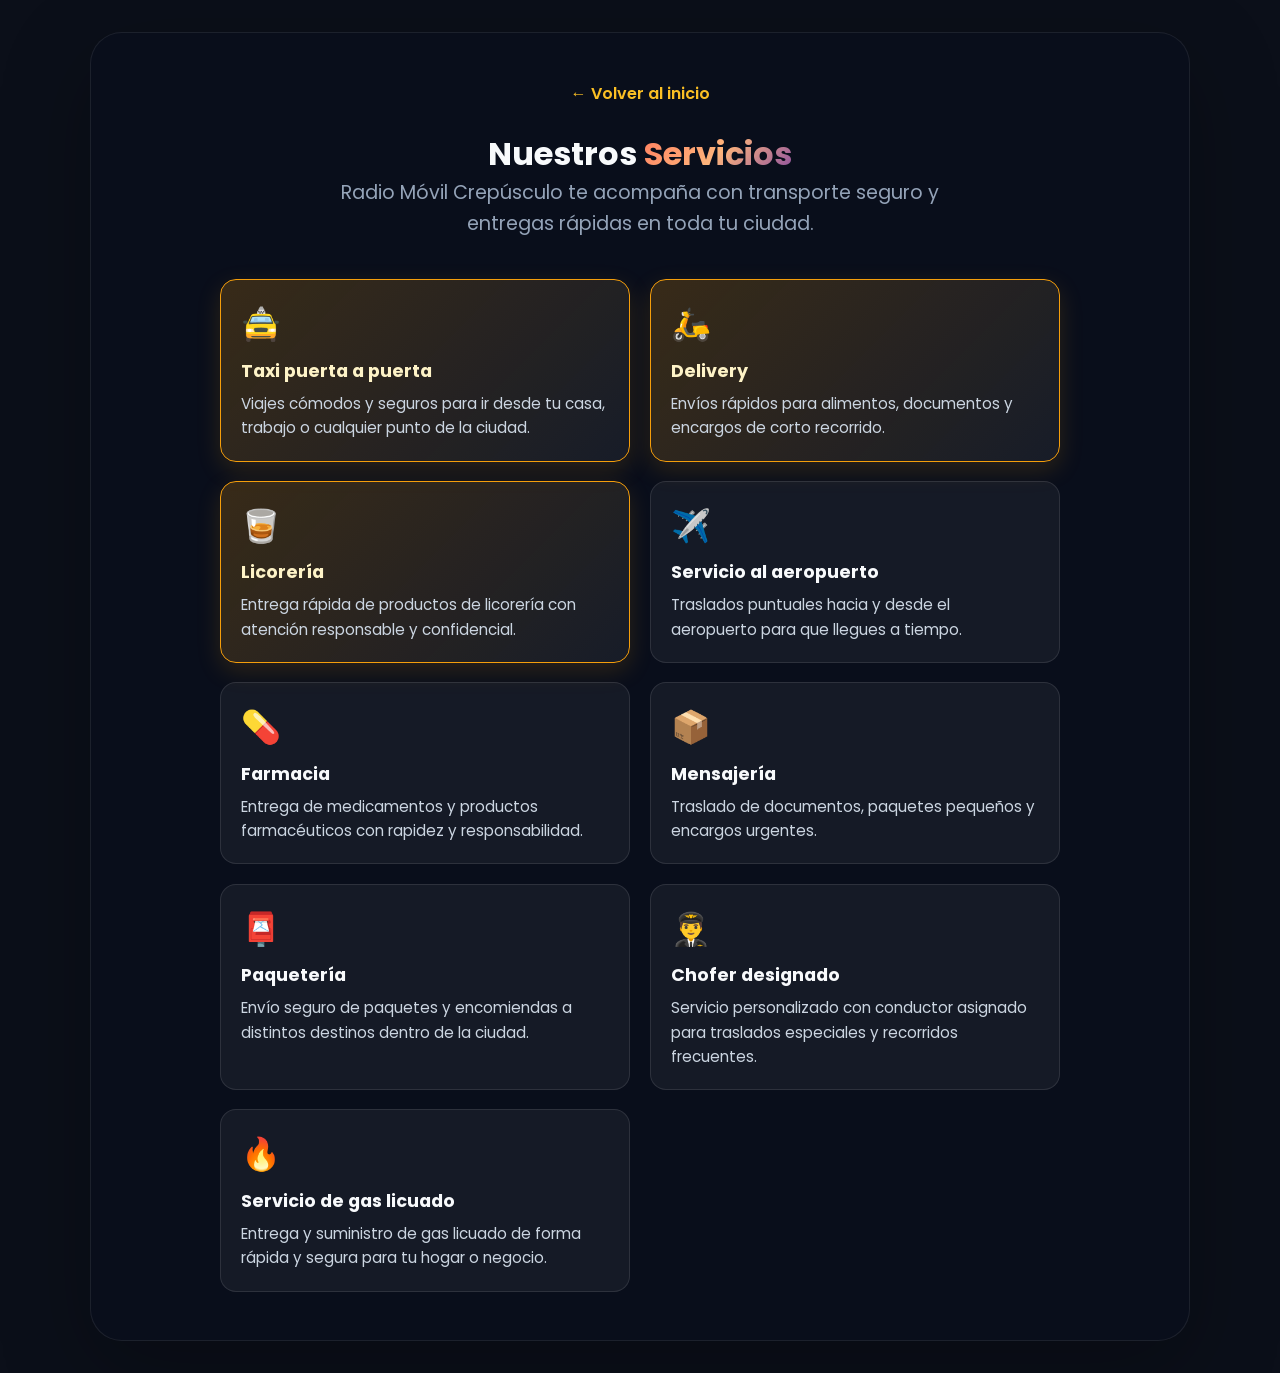
==== services.html @ d0fc0b25 "Estructura inicial de Radio Movil Crepusculo" ====
<!DOCTYPE html>
<html lang="es">
<head>
    <meta charset="UTF-8">
    <meta name="viewport" content="width=device-width, initial-scale=1.0">
    <title>Servicios - Radio Móvil Crepúsculo</title>
    <link rel="preconnect" href="https://fonts.googleapis.com">
    <link rel="preconnect" href="https://fonts.gstatic.com" crossorigin>
    <link href="https://fonts.googleapis.com/css2?family=Poppins:wght@400;600;700;900&display=swap" rel="stylesheet">
    <link rel="stylesheet" href="styles.css">
</head>
<body>
    <header class="hero-section">
        <div class="hero-content">
            <a href="index.html" class="back-link">← Volver al inicio</a>
            <h1 class="modern-title">Nuestros <span class="gradient-text">Servicios</span></h1>
            <p class="subtitle">Radio Móvil Crepúsculo te acompaña con transporte seguro y entregas rápidas en toda tu ciudad.</p>
            <div class="services-grid">
                <a href="https://wa.me/59179999938?text=Hola,%20necesito%20solicitar%20un%20Taxi%20puerta%20a%20puerta" target="_blank" class="service-card service-link featured-service">
                    <div class="service-icon">🚖</div>
                    <h3>Taxi puerta a puerta</h3>
                    <p>Viajes cómodos y seguros para ir desde tu casa, trabajo o cualquier punto de la ciudad.</p>
                </a>

                <a href="https://wa.me/59179999938?text=Hola,%20necesito%20solicitar%20un%20Delivery" target="_blank" class="service-card service-link featured-service">
                    <div class="service-icon">🛵</div>
                    <h3>Delivery</h3>
                    <p>Envíos rápidos para alimentos, documentos y encargos de corto recorrido.</p>
                </a>

                <a href="https://wa.me/59179999938?text=Hola,%20necesito%20solicitar%20un%20servicio%20de%20Licorería" target="_blank" class="service-card service-link featured-service">
                    <div class="service-icon">🥃</div>
                    <h3>Licorería</h3>
                    <p>Entrega rápida de productos de licorería con atención responsable y confidencial.</p>
                </a>

                <a href="https://wa.me/59179999938?text=Hola,%20necesito%20solicitar%20un%20servicio%20al%20aeropuerto" target="_blank" class="service-card service-link">
                    <div class="service-icon">✈️</div>
                    <h3>Servicio al aeropuerto</h3>
                    <p>Traslados puntuales hacia y desde el aeropuerto para que llegues a tiempo.</p>
                </a>

                <a href="https://wa.me/59179999938?text=Hola,%20necesito%20solicitar%20un%20servicio%20de%20Farmacia" target="_blank" class="service-card service-link">
                    <div class="service-icon">💊</div>
                    <h3>Farmacia</h3>
                    <p>Entrega de medicamentos y productos farmacéuticos con rapidez y responsabilidad.</p>
                </a>

                <a href="https://wa.me/59179999938?text=Hola,%20necesito%20solicitar%20un%20servicio%20de%20Mensajería" target="_blank" class="service-card service-link">
                    <div class="service-icon">📦</div>
                    <h3>Mensajería</h3>
                    <p>Traslado de documentos, paquetes pequeños y encargos urgentes.</p>
                </a>

                <a href="https://wa.me/59179999938?text=Hola,%20necesito%20solicitar%20un%20servicio%20de%20Paquetería" target="_blank" class="service-card service-link">
                    <div class="service-icon">📮</div>
                    <h3>Paquetería</h3>
                    <p>Envío seguro de paquetes y encomiendas a distintos destinos dentro de la ciudad.</p>
                </a>

                <a href="https://wa.me/59179999938?text=Hola,%20necesito%20solicitar%20un%20Chofer%20designado" target="_blank" class="service-card service-link">
                    <div class="service-icon">👨‍✈️</div>
                    <h3>Chofer designado</h3>
                    <p>Servicio personalizado con conductor asignado para traslados especiales y recorridos frecuentes.</p>
                </a>

                <a href="https://wa.me/59179999938?text=Hola,%20necesito%20solicitar%20un%20servicio%20de%20Gas%20Licuado" target="_blank" class="service-card service-link">
                    <div class="service-icon">🔥</div>
                    <h3>Servicio de gas licuado</h3>
                    <p>Entrega y suministro de gas licuado de forma rápida y segura para tu hogar o negocio.</p>
                </a>
            </div>
        </div>
    </header>
</body>
</html>
---- styles.css ----
/* Reseteo básico */
* {
    margin: 0;
    padding: 0;
    box-sizing: border-box;
}

body {
    font-family: 'Poppins', sans-serif;
    background-color: #0b0f19;
    color: #f8fafc;
    display: flex;
    justify-content: center;
    align-items: center;
    min-height: 100vh;
    padding: 2rem 1rem;
}

.hero-section {
    text-align: center;
    padding: 3rem 1.5rem;
    width: 100%;
    max-width: 1100px;
    background: rgba(10, 15, 28, 0.92);
    border: 1px solid rgba(255, 255, 255, 0.08);
    border-radius: 32px;
    box-shadow: 0 28px 90px rgba(0, 0, 0, 0.25);
}

.hero-content {
    max-width: 840px;
    margin: 0 auto;
}

.hero-title {
    font-size: clamp(2.5rem, 7vw, 4.5rem);
    font-weight: 900;
    line-height: 1.1;
    letter-spacing: -0.03em;
    margin-bottom: 1.5rem;
    text-transform: uppercase;
}

.hero-cta {
    width: 180px;
    height: 180px;
    border-radius: 50%;
    margin: 0 auto 1.5rem auto;
    font-size: 1rem;
    font-weight: 700;
    display: inline-flex;
    align-items: center;
    justify-content: center;
    text-align: center;
    background: linear-gradient(135deg, #f97316, #fbbf24);
    color: #0b0f19;
    box-shadow: 0 20px 40px rgba(249, 115, 22, 0.28);
    border: none;
    cursor: pointer;
    transition: transform 0.25s ease, box-shadow 0.25s ease, filter 0.25s ease;
}

.hero-cta:hover,
.hero-cta:focus {
    transform: translateY(-4px);
    box-shadow: 0 24px 50px rgba(249, 115, 22, 0.35);
    filter: brightness(1.02);
}

.hero-cta-status {
    font-size: 0.95rem;
    margin: 0 auto 1.75rem auto;
    max-width: 420px;
    color: #cbd5e1;
    line-height: 1.4;
}

.gradient-text {
    background: linear-gradient(135deg, #ff7e5f, #feb47b, #864ba2);
    -webkit-background-clip: text;
    -webkit-text-fill-color: transparent;
    background-clip: text;
    display: inline-block;
}

.main-service {
    background: rgba(255, 255, 255, 0.04);
    border: 1px solid rgba(255, 255, 255, 0.1);
    padding: 1.5rem;
    border-radius: 20px;
    margin-bottom: 2rem;
    backdrop-filter: blur(10px);
}

.main-service h2 {
    font-size: clamp(1.5rem, 4vw, 2.2rem);
    color: #ffffff;
    font-weight: 700;
    margin-top: 0.5rem;
}

.badge {
    background: linear-gradient(135deg, #ff7e5f, #feb47b);
    color: #0b0f19;
    padding: 0.35rem 0.85rem;
    border-radius: 20px;
    font-size: 0.8rem;
    font-weight: 700;
    text-transform: uppercase;
    display: inline-block;
}

.subtitle {
    font-size: clamp(1rem, 2vw, 1.2rem);
    color: #94a3b8;
    line-height: 1.6;
    max-width: 650px;
    margin: 0 auto 2.5rem auto;
}

.contact-container {
    display: flex;
    flex-direction: column;
    gap: 1rem;
    justify-content: center;
    align-items: center;
    width: 100%;
}

.btn {
    text-decoration: none;
    padding: 1.1rem 1.5rem;
    font-size: 1rem;
    font-weight: 600;
    border-radius: 50px;
    width: 100%;
    max-width: 320px;
    transition: transform 0.2s ease, box-shadow 0.2s ease;
    display: flex;
    justify-content: center;
    align-items: center;
}

.btn:hover,
.btn:focus {
    transform: translateY(-3px);
}

.btn-services {
    background: linear-gradient(135deg, #8b5cf6, #6366f1);
    color: white;
    box-shadow: 0 4px 15px rgba(99, 102, 241, 0.3);
}

.btn-phone {
    background-color: #3b82f6;
    color: white;
    box-shadow: 0 4px 15px rgba(59, 130, 246, 0.3);
}

.btn-mobile-call {
    background: linear-gradient(135deg, #f97316, #ef4444);
    color: white;
    box-shadow: 0 4px 15px rgba(239, 68, 68, 0.3);
}

.btn-whatsapp {
    background-color: #25d366;
    color: white;
    box-shadow: 0 4px 15px rgba(37, 211, 102, 0.3);
}

.login-panel {
    margin-top: 1.5rem;
    padding: 1.25rem;
    border-radius: 20px;
    background: rgba(255, 255, 255, 0.04);
    border: 1px solid rgba(255, 255, 255, 0.1);
}

.login-panel .btn-login {
    width: 100%;
    max-width: 320px;
    margin-bottom: 0.85rem;
}

.login-note {
    font-size: 0.95rem;
    color: #94a3b8;
    line-height: 1.5;
}

.btn-login {
    background: linear-gradient(135deg, #fbbf24, #f97316);
    color: #0b0f19;
    box-shadow: 0 4px 15px rgba(251, 191, 36, 0.25);
}

/* Gradiente estilo Crepúsculo */
.gradient-text {
    background: linear-gradient(135deg, #ff7e5f, #feb47b, #864ba2);
    -webkit-background-clip: text;
    -webkit-text-fill-color: transparent;
    background-clip: text;
    display: inline-block;
}

/* Sección Servicio Principal destacado */
.main-service {
    background: rgba(255, 255, 255, 0.03);
    border: 1px solid rgba(255, 255, 255, 0.1);
    padding: 1.5rem;
    border-radius: 16px;
    margin-bottom: 2rem;
    backdrop-filter: blur(10px);
}

.main-service h2 {
    font-size: clamp(1.5rem, 4vw, 2.2rem);
    color: #ffffff;
    font-weight: 700;
    margin-top: 0.5rem;
}

.badge {
    background: linear-gradient(135deg, #ff7e5f, #feb47b);
    color: #0b0f19;
    padding: 0.3rem 0.8rem;
    border-radius: 20px;
    font-size: 0.8rem;
    font-weight: 700;
    text-transform: uppercase;
    display: inline-block;
}

/* Subtítulo */
.subtitle {
    font-size: clamp(1rem, 2vw, 1.2rem);
    color: #94a3b8;
    font-weight: 400;
    line-height: 1.6;
    max-width: 650px;
    margin: 0 auto 2.5rem auto;
}

/* Contenedor de Botones de Contacto */
.contact-container {
    display: flex;
    flex-direction: column;
    gap: 1rem;
    justify-content: center;
    align-items: center;
    width: 100%;
}

/* Estilo base de los botones */
.btn {
    text-decoration: none;
    padding: 1.1rem 1.5rem;
    font-size: 1.05rem;
    font-weight: 600;
    border-radius: 50px;
    width: 100%;
    max-width: 300px;
    transition: transform 0.2s ease, box-shadow 0.2s ease;
    display: flex;
    justify-content: center;
    align-items: center;
}

.btn:hover {
    transform: translateY(-3px);
}

/* Botón de servicios */
.btn-services {
    background: linear-gradient(135deg, #8b5cf6, #6366f1);
    color: white;
    box-shadow: 0 4px 15px rgba(99, 102, 241, 0.3);
}

/* Botón de Teléfono Fijo */
.btn-phone {
    background-color: #3b82f6; /* Azul moderno */
    color: white;
    box-shadow: 0 4px 15px rgba(59, 130, 246, 0.3);
}

/* Botón de Celular Directo (Nuevo) */
.btn-mobile-call {
    background: linear-gradient(135deg, #f97316, #ef4444); /* Degradado Naranja/Rojo */
    color: white;
    box-shadow: 0 4px 15px rgba(239, 68, 68, 0.3);
}

/* Botón de WhatsApp */
.btn-whatsapp {
    background-color: #25d366; /* Verde oficial WhatsApp */
    color: white;
    box-shadow: 0 4px 15px rgba(37, 211, 102, 0.3);
}

/* Botón de inicio de sesión */
.btn-login {
    background: linear-gradient(135deg, #fbbf24, #f97316);
    color: #0b0f19;
    box-shadow: 0 4px 15px rgba(251, 191, 36, 0.25);
}

.login-status {
    margin-top: 1rem;
    font-size: 0.95rem;
    color: #cbd5e1;
    min-height: 1.2rem;
}

.login-status.login-success {
    color: #86efac;
}

.login-status.login-error {
    color: #fca5a5;
}

    box-shadow: 0 4px 15px rgba(251, 191, 36, 0.25);
}

.login-status {
    margin-top: 1rem;
    font-size: 0.95rem;
    color: #cbd5e1;
    min-height: 1.2rem;
}

.login-status.login-success {
    color: #86efac;
}

.login-status.login-error {
    color: #fca5a5;
}

/* Estilos para la página de servicios */
.back-link {
    display: inline-block;
    color: #fbbf24;
    text-decoration: none;
    font-weight: 600;
    margin-bottom: 1.5rem;
}

.services-grid {
    display: grid;
    grid-template-columns: repeat(2, minmax(0, 1fr));
    gap: 1.2rem;
    margin-top: 2rem;
}

.service-card {
    background: rgba(255, 255, 255, 0.05);
    border: 1px solid rgba(255, 255, 255, 0.1);
    border-radius: 16px;
    padding: 1.25rem;
    text-align: left;
    color: #f8fafc;
    text-decoration: none;
    transition: transform 0.2s ease, border-color 0.2s ease, background 0.2s ease;
    display: block;
}

.service-card:hover {
    transform: translateY(-3px);
    border-color: #fbbf24;
    background: rgba(255, 255, 255, 0.08);
}

.featured-service {
    border-color: #f59e0b;
    background: linear-gradient(135deg, rgba(245, 158, 11, 0.2), rgba(255, 255, 255, 0.06));
    box-shadow: 0 8px 25px rgba(245, 158, 11, 0.15);
}

.featured-service h3 {
    color: #fef3c7;
}

.service-icon {
    font-size: 2rem;
    margin-bottom: 0.6rem;
}

.service-card h3 {
    font-size: 1.1rem;
    margin-bottom: 0.5rem;
}

.service-card p {
    color: #cbd5e1;
    line-height: 1.6;
    font-size: 0.95rem;
}

/* Responsive para pantallas medianas/grandes (Tablets y PCs) */
@media (min-width: 850px) {
    .contact-container {
        flex-direction: row;
        gap: 1.2rem;
    }
}

@media (max-width: 700px) {
    .services-grid {
        grid-template-columns: 1fr;
    }
}
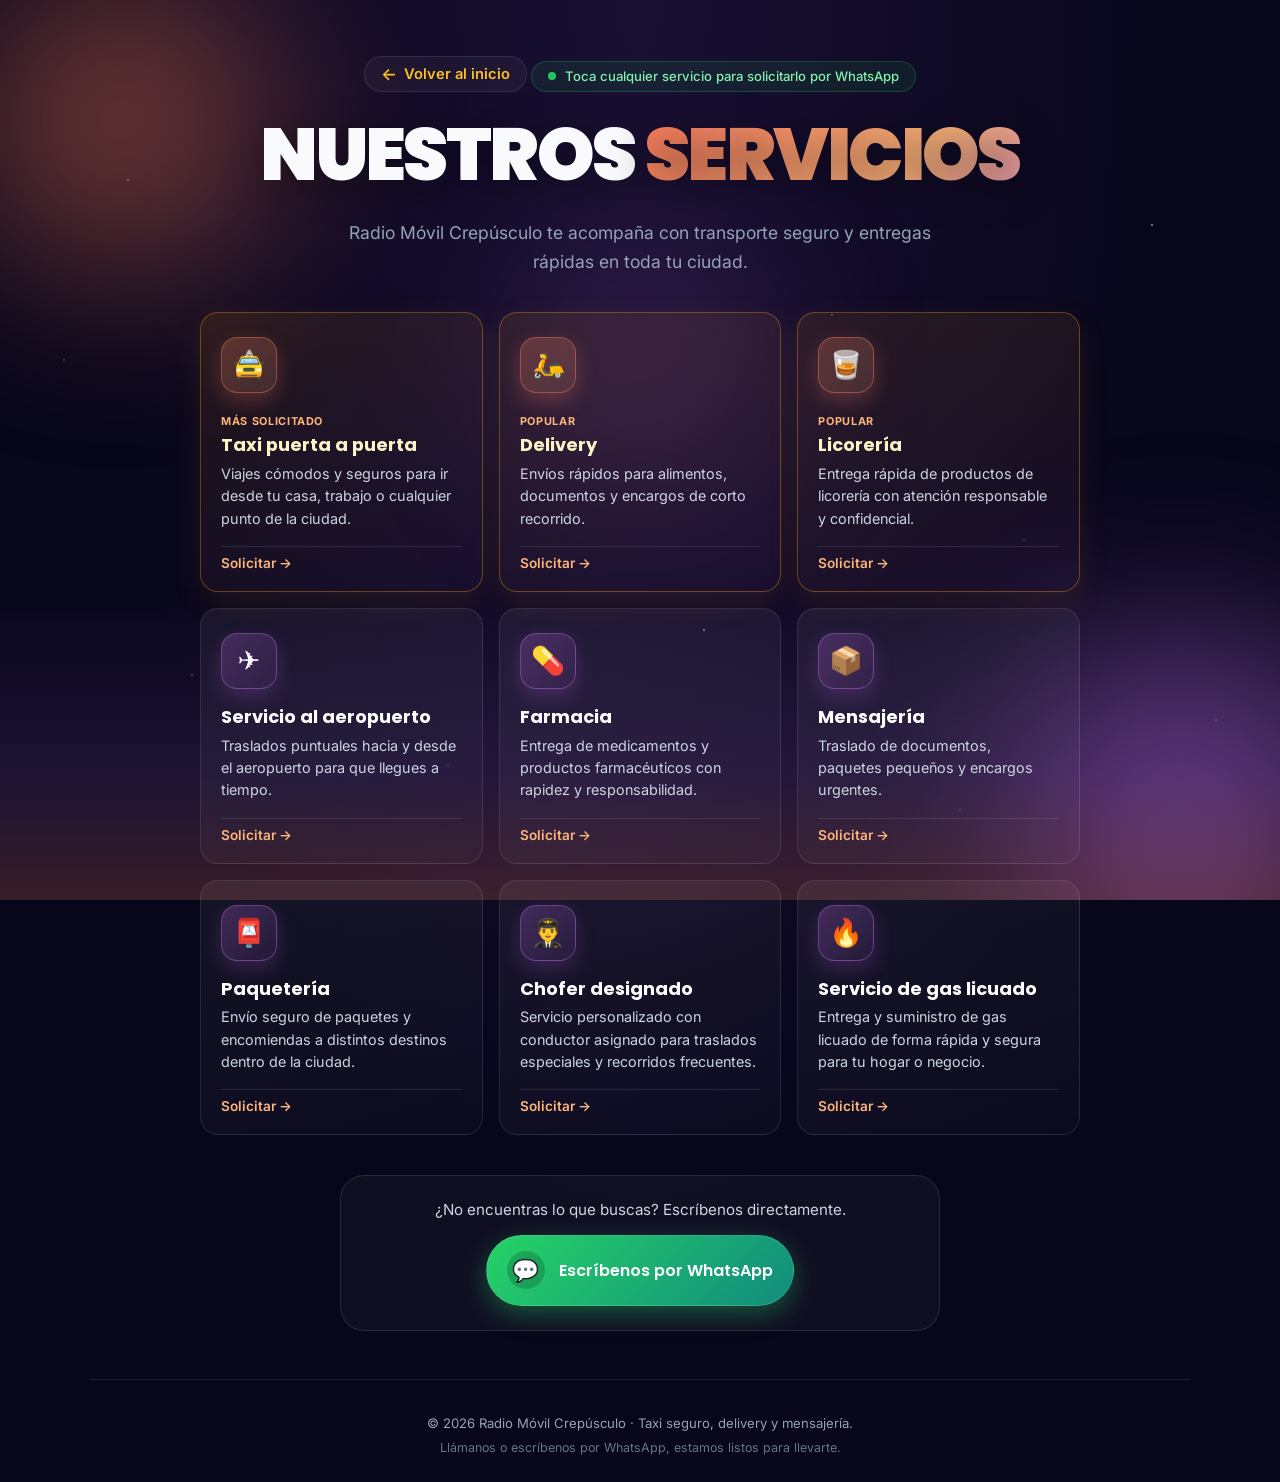
==== commit aa17c529: "mi primera pagina web" ====
--- a/services.html
+++ b/services.html
@@ -3,74 +3,152 @@
 <head>
     <meta charset="UTF-8">
     <meta name="viewport" content="width=device-width, initial-scale=1.0">
-    <title>Servicios - Radio Móvil Crepúsculo</title>
+    <title>Servicios — Radio Móvil Crepúsculo</title>
+    <meta name="description" content="Servicios de Radio Móvil Crepúsculo: taxi puerta a puerta, delivery, mensajería, paquetería, aeropuerto, chofer designado y más.">
     <link rel="preconnect" href="https://fonts.googleapis.com">
     <link rel="preconnect" href="https://fonts.gstatic.com" crossorigin>
-    <link href="https://fonts.googleapis.com/css2?family=Poppins:wght@400;600;700;900&display=swap" rel="stylesheet">
+    <link href="https://fonts.googleapis.com/css2?family=Poppins:wght@300;400;500;600;700;800;900&family=Inter:wght@400;500;600&display=swap" rel="stylesheet">
     <link rel="stylesheet" href="styles.css">
 </head>
 <body>
-    <header class="hero-section">
+
+    <!-- Fondo atmosférico -->
+    <div class="sky-bg" aria-hidden="true">
+        <div class="orb orb-1"></div>
+        <div class="orb orb-2"></div>
+        <div class="orb orb-3"></div>
+        <div class="stars"></div>
+        <div class="dusk-horizon"></div>
+    </div>
+
+    <header class="hero-section services-hero">
         <div class="hero-content">
-            <a href="index.html" class="back-link">← Volver al inicio</a>
-            <h1 class="modern-title">Nuestros <span class="gradient-text">Servicios</span></h1>
+
+            <a href="index.html" class="back-link">
+                <span class="back-arrow">←</span> Volver al inicio
+            </a>
+
+            <div class="availability">
+                <span class="pulse-dot"></span>
+                <span>Toca cualquier servicio para solicitarlo por WhatsApp</span>
+            </div>
+
+            <h1 class="modern-title">
+                Nuestros <span class="gradient-text">Servicios</span>
+            </h1>
+
             <p class="subtitle">Radio Móvil Crepúsculo te acompaña con transporte seguro y entregas rápidas en toda tu ciudad.</p>
+
             <div class="services-grid">
-                <a href="https://wa.me/59179999938?text=Hola,%20necesito%20solicitar%20un%20Taxi%20puerta%20a%20puerta" target="_blank" class="service-card service-link featured-service">
-                    <div class="service-icon">🚖</div>
-                    <h3>Taxi puerta a puerta</h3>
-                    <p>Viajes cómodos y seguros para ir desde tu casa, trabajo o cualquier punto de la ciudad.</p>
+
+                <a href="https://wa.me/59179999938?text=Hola,%20necesito%20solicitar%20un%20Taxi%20puerta%20a%20puerta" target="_blank" rel="noopener" class="service-card service-link featured-service">
+                    <div class="service-icon-wrap icon-orange">🚖</div>
+                    <div class="service-body">
+                        <span class="service-tag">Más solicitado</span>
+                        <h3>Taxi puerta a puerta</h3>
+                        <p>Viajes cómodos y seguros para ir desde tu casa, trabajo o cualquier punto de la ciudad.</p>
+                    </div>
+                    <span class="service-cta">Solicitar →</span>
                 </a>
 
-                <a href="https://wa.me/59179999938?text=Hola,%20necesito%20solicitar%20un%20Delivery" target="_blank" class="service-card service-link featured-service">
-                    <div class="service-icon">🛵</div>
-                    <h3>Delivery</h3>
-                    <p>Envíos rápidos para alimentos, documentos y encargos de corto recorrido.</p>
+                <a href="https://wa.me/59179999938?text=Hola,%20necesito%20solicitar%20un%20Delivery" target="_blank" rel="noopener" class="service-card service-link featured-service">
+                    <div class="service-icon-wrap icon-orange">🛵</div>
+                    <div class="service-body">
+                        <span class="service-tag">Popular</span>
+                        <h3>Delivery</h3>
+                        <p>Envíos rápidos para alimentos, documentos y encargos de corto recorrido.</p>
+                    </div>
+                    <span class="service-cta">Solicitar →</span>
                 </a>
 
-                <a href="https://wa.me/59179999938?text=Hola,%20necesito%20solicitar%20un%20servicio%20de%20Licorería" target="_blank" class="service-card service-link featured-service">
-                    <div class="service-icon">🥃</div>
-                    <h3>Licorería</h3>
-                    <p>Entrega rápida de productos de licorería con atención responsable y confidencial.</p>
+                <a href="https://wa.me/59179999938?text=Hola,%20necesito%20solicitar%20un%20servicio%20de%20Licorería" target="_blank" rel="noopener" class="service-card service-link featured-service">
+                    <div class="service-icon-wrap icon-orange">🥃</div>
+                    <div class="service-body">
+                        <span class="service-tag">Popular</span>
+                        <h3>Licorería</h3>
+                        <p>Entrega rápida de productos de licorería con atención responsable y confidencial.</p>
+                    </div>
+                    <span class="service-cta">Solicitar →</span>
                 </a>
 
-                <a href="https://wa.me/59179999938?text=Hola,%20necesito%20solicitar%20un%20servicio%20al%20aeropuerto" target="_blank" class="service-card service-link">
-                    <div class="service-icon">✈️</div>
-                    <h3>Servicio al aeropuerto</h3>
-                    <p>Traslados puntuales hacia y desde el aeropuerto para que llegues a tiempo.</p>
+                <a href="https://wa.me/59179999938?text=Hola,%20necesito%20solicitar%20un%20servicio%20al%20aeropuerto" target="_blank" rel="noopener" class="service-card service-link">
+                    <div class="service-icon-wrap icon-purple">✈️</div>
+                    <div class="service-body">
+                        <h3>Servicio al aeropuerto</h3>
+                        <p>Traslados puntuales hacia y desde el aeropuerto para que llegues a tiempo.</p>
+                    </div>
+                    <span class="service-cta">Solicitar →</span>
                 </a>
 
-                <a href="https://wa.me/59179999938?text=Hola,%20necesito%20solicitar%20un%20servicio%20de%20Farmacia" target="_blank" class="service-card service-link">
-                    <div class="service-icon">💊</div>
-                    <h3>Farmacia</h3>
-                    <p>Entrega de medicamentos y productos farmacéuticos con rapidez y responsabilidad.</p>
+                <a href="https://wa.me/59179999938?text=Hola,%20necesito%20solicitar%20un%20servicio%20de%20Farmacia" target="_blank" rel="noopener" class="service-card service-link">
+                    <div class="service-icon-wrap icon-purple">💊</div>
+                    <div class="service-body">
+                        <h3>Farmacia</h3>
+                        <p>Entrega de medicamentos y productos farmacéuticos con rapidez y responsabilidad.</p>
+                    </div>
+                    <span class="service-cta">Solicitar →</span>
                 </a>
 
-                <a href="https://wa.me/59179999938?text=Hola,%20necesito%20solicitar%20un%20servicio%20de%20Mensajería" target="_blank" class="service-card service-link">
-                    <div class="service-icon">📦</div>
-                    <h3>Mensajería</h3>
-                    <p>Traslado de documentos, paquetes pequeños y encargos urgentes.</p>
+                <a href="https://wa.me/59179999938?text=Hola,%20necesito%20solicitar%20un%20servicio%20de%20Mensajería" target="_blank" rel="noopener" class="service-card service-link">
+                    <div class="service-icon-wrap icon-purple">📦</div>
+                    <div class="service-body">
+                        <h3>Mensajería</h3>
+                        <p>Traslado de documentos, paquetes pequeños y encargos urgentes.</p>
+                    </div>
+                    <span class="service-cta">Solicitar →</span>
                 </a>
 
-                <a href="https://wa.me/59179999938?text=Hola,%20necesito%20solicitar%20un%20servicio%20de%20Paquetería" target="_blank" class="service-card service-link">
-                    <div class="service-icon">📮</div>
-                    <h3>Paquetería</h3>
-                    <p>Envío seguro de paquetes y encomiendas a distintos destinos dentro de la ciudad.</p>
+                <a href="https://wa.me/59179999938?text=Hola,%20necesito%20solicitar%20un%20servicio%20de%20Paquetería" target="_blank" rel="noopener" class="service-card service-link">
+                    <div class="service-icon-wrap icon-purple">📮</div>
+                    <div class="service-body">
+                        <h3>Paquetería</h3>
+                        <p>Envío seguro de paquetes y encomiendas a distintos destinos dentro de la ciudad.</p>
+                    </div>
+                    <span class="service-cta">Solicitar →</span>
                 </a>
 
-                <a href="https://wa.me/59179999938?text=Hola,%20necesito%20solicitar%20un%20Chofer%20designado" target="_blank" class="service-card service-link">
-                    <div class="service-icon">👨‍✈️</div>
-                    <h3>Chofer designado</h3>
-                    <p>Servicio personalizado con conductor asignado para traslados especiales y recorridos frecuentes.</p>
+                <a href="https://wa.me/59179999938?text=Hola,%20necesito%20solicitar%20un%20Chofer%20designado" target="_blank" rel="noopener" class="service-card service-link">
+                    <div class="service-icon-wrap icon-purple">👨‍✈️</div>
+                    <div class="service-body">
+                        <h3>Chofer designado</h3>
+                        <p>Servicio personalizado con conductor asignado para traslados especiales y recorridos frecuentes.</p>
+                    </div>
+                    <span class="service-cta">Solicitar →</span>
                 </a>
 
-                <a href="https://wa.me/59179999938?text=Hola,%20necesito%20solicitar%20un%20servicio%20de%20Gas%20Licuado" target="_blank" class="service-card service-link">
-                    <div class="service-icon">🔥</div>
-                    <h3>Servicio de gas licuado</h3>
-                    <p>Entrega y suministro de gas licuado de forma rápida y segura para tu hogar o negocio.</p>
+                <a href="https://wa.me/59179999938?text=Hola,%20necesito%20solicitar%20un%20servicio%20de%20Gas%20Licuado" target="_blank" rel="noopener" class="service-card service-link">
+                    <div class="service-icon-wrap icon-purple">🔥</div>
+                    <div class="service-body">
+                        <h3>Servicio de gas licuado</h3>
+                        <p>Entrega y suministro de gas licuado de forma rápida y segura para tu hogar o negocio.</p>
+                    </div>
+                    <span class="service-cta">Solicitar →</span>
+                </a>
+
+            </div>
+
+            <!-- CTA inferior -->
+            <div class="services-bottom-cta">
+                <p>¿No encuentras lo que buscas? Escríbenos directamente.</p>
+                <a href="https://wa.me/59179999938?text=Hola%20Radio%20Móvil%20Crepúsculo,%20tengo%20una%20consulta." target="_blank" rel="noopener" class="btn btn-whatsapp inline-cta">
+                    <span class="btn-icon">💬</span>
+                    <span class="btn-text">
+                        <span class="btn-label">Escríbenos por WhatsApp</span>
+                    </span>
                 </a>
             </div>
+
         </div>
     </header>
+
+    <footer class="site-footer">
+        <p>© <span id="year"></span> Radio Móvil Crepúsculo · Taxi seguro, delivery y mensajería.</p>
+        <p class="footer-tag">Llámanos o escríbenos por WhatsApp, estamos listos para llevarte.</p>
+    </footer>
+
+    <script>
+        document.getElementById('year').textContent = new Date().getFullYear();
+    </script>
+
 </body>
 </html>
--- a/styles.css
+++ b/styles.css
@@ -1,415 +1,862 @@
-/* Reseteo básico */
-* {
+/* =========================================================
+   Radio Móvil Crepúsculo — Sistema de diseño
+   Tema: atardecer nocturno (naranja → púrpura)
+   ========================================================= */
+
+/* Reset */
+*, *::before, *::after {
     margin: 0;
     padding: 0;
     box-sizing: border-box;
 }
 
+:root {
+    /* Paleta crepúsculo */
+    --bg-deep:        #07061a;
+    --bg-mid:         #1a1033;
+    --bg-soft:        #2a1a4a;
+
+    --twilight-1:     #ff7e5f;
+    --twilight-2:     #feb47b;
+    --twilight-3:     #c471ed;
+    --twilight-4:     #864ba2;
+
+    --accent-gold:    #fbbf24;
+    --accent-amber:   #f59e0b;
+
+    --whatsapp:       #25d366;
+    --phone-blue:     #3b82f6;
+    --mobile-red:     #ef4444;
+    --mobile-orange:  #f97316;
+
+    --text:           #f8fafc;
+    --text-soft:      #cbd5e1;
+    --text-muted:     #94a3b8;
+
+    --glass-bg:       rgba(255, 255, 255, 0.04);
+    --glass-border:   rgba(255, 255, 255, 0.10);
+    --glass-bg-hi:    rgba(255, 255, 255, 0.08);
+
+    --shadow-sm:      0 4px 12px rgba(0, 0, 0, 0.25);
+    --shadow-md:      0 12px 30px rgba(0, 0, 0, 0.35);
+    --shadow-glow:    0 0 40px rgba(196, 113, 237, 0.25);
+
+    --radius-sm:      12px;
+    --radius-md:      18px;
+    --radius-lg:      24px;
+    --radius-pill:    999px;
+
+    --ease-out:       cubic-bezier(0.16, 1, 0.3, 1);
+}
+
+/* Base */
+html { scroll-behavior: smooth; }
+
 body {
-    font-family: 'Poppins', sans-serif;
-    background-color: #0b0f19;
-    color: #f8fafc;
+    font-family: 'Inter', 'Poppins', system-ui, -apple-system, sans-serif;
+    color: var(--text);
+    min-height: 100vh;
+    padding: 1.5rem 1rem 0;
     display: flex;
+    flex-direction: column;
+    align-items: center;
     justify-content: center;
-    align-items: center;
-    min-height: 100vh;
-    padding: 2rem 1rem;
-}
-
+    background: radial-gradient(ellipse at top, var(--bg-mid) 0%, var(--bg-deep) 60%);
+    overflow-x: hidden;
+    position: relative;
+}
+
+/* =========================================================
+   FONDO ATMOSFÉRICO
+   ========================================================= */
+.sky-bg {
+    position: fixed;
+    inset: 0;
+    z-index: -1;
+    pointer-events: none;
+    overflow: hidden;
+}
+
+/* Orbes de luz difusos */
+.orb {
+    position: absolute;
+    border-radius: 50%;
+    filter: blur(80px);
+    opacity: 0.55;
+    animation: float 18s ease-in-out infinite;
+}
+.orb-1 {
+    width: 480px; height: 480px;
+    background: radial-gradient(circle, var(--twilight-1) 0%, transparent 70%);
+    top: -120px; left: -120px;
+}
+.orb-2 {
+    width: 520px; height: 520px;
+    background: radial-gradient(circle, var(--twilight-3) 0%, transparent 70%);
+    bottom: -160px; right: -160px;
+    animation-delay: -6s;
+}
+.orb-3 {
+    width: 380px; height: 380px;
+    background: radial-gradient(circle, var(--twilight-4) 0%, transparent 70%);
+    top: 40%; left: 50%;
+    transform: translate(-50%, -50%);
+    opacity: 0.35;
+    animation-delay: -12s;
+}
+
+/* Horizonte crepúsculo */
+.dusk-horizon {
+    position: absolute;
+    bottom: 0; left: 0; right: 0;
+    height: 35vh;
+    background: linear-gradient(to top,
+        rgba(255, 126, 95, 0.20) 0%,
+        rgba(196, 113, 237, 0.12) 40%,
+        transparent 100%);
+    pointer-events: none;
+}
+
+/* Estrellas titilantes */
+.stars {
+    position: absolute;
+    inset: 0;
+    background-image:
+        radial-gradient(1px 1px at 10% 20%,  rgba(255,255,255,0.8), transparent),
+        radial-gradient(1px 1px at 25% 50%,  rgba(255,255,255,0.6), transparent),
+        radial-gradient(1.5px 1.5px at 45% 15%, rgba(255,255,255,0.9), transparent),
+        radial-gradient(1px 1px at 65% 35%,  rgba(255,255,255,0.7), transparent),
+        radial-gradient(1px 1px at 80% 60%,  rgba(255,255,255,0.5), transparent),
+        radial-gradient(1.5px 1.5px at 90% 25%, rgba(255,255,255,0.8), transparent),
+        radial-gradient(1px 1px at 15% 75%,  rgba(255,255,255,0.6), transparent),
+        radial-gradient(1px 1px at 35% 85%,  rgba(255,255,255,0.5), transparent),
+        radial-gradient(1.5px 1.5px at 55% 70%, rgba(255,255,255,0.7), transparent),
+        radial-gradient(1px 1px at 75% 90%,  rgba(255,255,255,0.4), transparent),
+        radial-gradient(1px 1px at 5%  40%,  rgba(255,255,255,0.6), transparent),
+        radial-gradient(1px 1px at 95% 80%,  rgba(255,255,255,0.5), transparent);
+    background-repeat: no-repeat;
+    animation: twinkle 6s ease-in-out infinite alternate;
+}
+
+@keyframes float {
+    0%, 100% { transform: translate(0, 0) scale(1); }
+    50%      { transform: translate(30px, -20px) scale(1.08); }
+}
+.orb-3 {
+    animation-name: float-center;
+}
+@keyframes float-center {
+    0%, 100% { transform: translate(-50%, -50%) scale(1); }
+    50%      { transform: translate(-45%, -55%) scale(1.12); }
+}
+@keyframes twinkle {
+    0%   { opacity: 0.4; }
+    100% { opacity: 1; }
+}
+
+/* =========================================================
+   LAYOUT GENERAL
+   ========================================================= */
 .hero-section {
-    text-align: center;
-    padding: 3rem 1.5rem;
     width: 100%;
     max-width: 1100px;
-    background: rgba(10, 15, 28, 0.92);
-    border: 1px solid rgba(255, 255, 255, 0.08);
-    border-radius: 32px;
-    box-shadow: 0 28px 90px rgba(0, 0, 0, 0.25);
+    text-align: center;
+    padding: 2rem 1.25rem 1rem;
+    position: relative;
+    z-index: 1;
 }
 
 .hero-content {
-    max-width: 840px;
+    max-width: 880px;
     margin: 0 auto;
-}
-
-.hero-title {
-    font-size: clamp(2.5rem, 7vw, 4.5rem);
+    animation: fadeUp 0.9s var(--ease-out) both;
+}
+
+@keyframes fadeUp {
+    from { opacity: 0; transform: translateY(24px); }
+    to   { opacity: 1; transform: translateY(0); }
+}
+
+/* =========================================================
+   MARCA / LOGO
+   ========================================================= */
+.brand {
+    display: inline-flex;
+    align-items: center;
+    gap: 0.6rem;
+    padding: 0.4rem 0.9rem 0.4rem 0.4rem;
+    margin-bottom: 1.5rem;
+    background: var(--glass-bg);
+    border: 1px solid var(--glass-border);
+    border-radius: var(--radius-pill);
+    backdrop-filter: blur(12px);
+    -webkit-backdrop-filter: blur(12px);
+}
+
+.brand-mark {
+    width: 34px; height: 34px;
+    display: grid; place-items: center;
+    filter: drop-shadow(0 4px 12px rgba(255, 126, 95, 0.45));
+}
+
+.brand-name {
+    font-family: 'Poppins', sans-serif;
+    font-weight: 700;
+    font-size: 0.95rem;
+    letter-spacing: 0.05em;
+    color: var(--text);
+    text-transform: uppercase;
+}
+
+/* =========================================================
+   AVAILABILITY BADGE (24/7)
+   ========================================================= */
+.availability {
+    display: inline-flex;
+    align-items: center;
+    gap: 0.55rem;
+    padding: 0.4rem 1rem;
+    margin-bottom: 1.5rem;
+    background: rgba(34, 197, 94, 0.10);
+    border: 1px solid rgba(34, 197, 94, 0.25);
+    border-radius: var(--radius-pill);
+    font-size: 0.82rem;
+    font-weight: 500;
+    color: #86efac;
+    backdrop-filter: blur(10px);
+    -webkit-backdrop-filter: blur(10px);
+}
+
+.pulse-dot {
+    width: 8px; height: 8px;
+    border-radius: 50%;
+    background: #22c55e;
+    box-shadow: 0 0 0 0 rgba(34, 197, 94, 0.7);
+    animation: pulse 2s infinite;
+}
+
+@keyframes pulse {
+    0%   { box-shadow: 0 0 0 0   rgba(34, 197, 94, 0.7); }
+    70%  { box-shadow: 0 0 0 10px rgba(34, 197, 94, 0); }
+    100% { box-shadow: 0 0 0 0   rgba(34, 197, 94, 0); }
+}
+
+/* =========================================================
+   TÍTULO PRINCIPAL
+   ========================================================= */
+.modern-title {
+    font-family: 'Poppins', sans-serif;
+    font-size: clamp(2.4rem, 7vw, 4.6rem);
     font-weight: 900;
-    line-height: 1.1;
-    letter-spacing: -0.03em;
+    line-height: 1.05;
+    letter-spacing: -0.035em;
     margin-bottom: 1.5rem;
     text-transform: uppercase;
-}
-
-.hero-cta {
-    width: 180px;
-    height: 180px;
+    text-shadow: 0 8px 40px rgba(0, 0, 0, 0.4);
+}
+
+.gradient-text {
+    background: linear-gradient(135deg, var(--twilight-1) 0%, var(--twilight-2) 35%, var(--twilight-3) 70%, var(--twilight-4) 100%);
+    background-size: 200% 200%;
+    -webkit-background-clip: text;
+    background-clip: text;
+    -webkit-text-fill-color: transparent;
+    color: transparent;
+    display: inline-block;
+    animation: gradient-shift 8s ease infinite;
+}
+
+@keyframes gradient-shift {
+    0%, 100% { background-position: 0% 50%; }
+    50%      { background-position: 100% 50%; }
+}
+
+/* =========================================================
+   SERVICIO PRINCIPAL DESTACADO
+   ========================================================= */
+.main-service {
+    background: linear-gradient(135deg,
+        rgba(255, 126, 95, 0.10) 0%,
+        rgba(196, 113, 237, 0.08) 100%);
+    border: 1px solid rgba(255, 126, 95, 0.25);
+    padding: 1.75rem 1.5rem;
+    border-radius: var(--radius-lg);
+    margin-bottom: 1.5rem;
+    backdrop-filter: blur(20px);
+    -webkit-backdrop-filter: blur(20px);
+    box-shadow: var(--shadow-md), inset 0 1px 0 rgba(255, 255, 255, 0.08);
+    position: relative;
+    overflow: hidden;
+}
+
+.main-service::before {
+    content: "";
+    position: absolute;
+    top: -50%; left: -10%;
+    width: 60%; height: 200%;
+    background: linear-gradient(90deg, transparent, rgba(255, 255, 255, 0.06), transparent);
+    transform: rotate(20deg);
+    pointer-events: none;
+}
+
+.badge {
+    background: linear-gradient(135deg, var(--twilight-1), var(--twilight-2));
+    color: var(--bg-deep);
+    padding: 0.35rem 0.9rem;
+    border-radius: var(--radius-pill);
+    font-size: 0.75rem;
+    font-weight: 700;
+    text-transform: uppercase;
+    letter-spacing: 0.04em;
+    display: inline-block;
+    margin-bottom: 0.75rem;
+    box-shadow: 0 4px 12px rgba(255, 126, 95, 0.4);
+}
+
+.main-service h2 {
+    font-family: 'Poppins', sans-serif;
+    font-size: clamp(1.5rem, 4vw, 2.1rem);
+    color: #ffffff;
+    font-weight: 700;
+    line-height: 1.2;
+}
+
+.main-service-desc {
+    margin-top: 0.5rem;
+    color: var(--text-soft);
+    font-size: 0.98rem;
+    line-height: 1.6;
+}
+
+/* =========================================================
+   SUBTÍTULO
+   ========================================================= */
+.subtitle {
+    font-size: clamp(0.98rem, 1.6vw, 1.1rem);
+    color: var(--text-muted);
+    font-weight: 400;
+    line-height: 1.65;
+    max-width: 620px;
+    margin: 0 auto 2.25rem;
+}
+
+/* =========================================================
+   BOTONES DE CONTACTO
+   ========================================================= */
+.contact-container {
+    display: grid;
+    grid-template-columns: 1fr;
+    gap: 0.85rem;
+    justify-content: center;
+    align-items: stretch;
+    width: 100%;
+    max-width: 540px;
+    margin: 0 auto;
+}
+
+.btn {
+    text-decoration: none;
+    padding: 0.95rem 1.25rem;
+    border-radius: var(--radius-pill);
+    display: flex;
+    align-items: center;
+    gap: 0.9rem;
+    transition: transform 0.25s var(--ease-out),
+                box-shadow 0.25s var(--ease-out),
+                filter 0.25s var(--ease-out);
+    position: relative;
+    overflow: hidden;
+    border: 1px solid rgba(255, 255, 255, 0.12);
+    isolation: isolate;
+}
+
+.btn::after {
+    content: "";
+    position: absolute;
+    inset: 0;
+    background: linear-gradient(120deg, transparent 30%, rgba(255,255,255,0.18) 50%, transparent 70%);
+    transform: translateX(-100%);
+    transition: transform 0.6s var(--ease-out);
+    z-index: 1;
+}
+
+.btn:hover {
+    transform: translateY(-3px);
+    filter: brightness(1.08);
+}
+.btn:hover::after { transform: translateX(100%); }
+.btn:active { transform: translateY(-1px) scale(0.99); }
+
+.btn-icon {
+    font-size: 1.35rem;
+    width: 38px; height: 38px;
+    display: grid; place-items: center;
+    background: rgba(0, 0, 0, 0.18);
     border-radius: 50%;
-    margin: 0 auto 1.5rem auto;
+    flex-shrink: 0;
+    z-index: 2;
+}
+
+.btn-text {
+    display: flex;
+    flex-direction: column;
+    align-items: flex-start;
+    line-height: 1.2;
+    z-index: 2;
+}
+
+.btn-label {
+    font-family: 'Poppins', sans-serif;
+    font-weight: 600;
     font-size: 1rem;
-    font-weight: 700;
+    color: #ffffff;
+}
+
+.btn-sub {
+    font-size: 0.72rem;
+    font-weight: 400;
+    color: rgba(255, 255, 255, 0.75);
+    margin-top: 2px;
+}
+
+/* Variantes */
+.btn-services {
+    background: linear-gradient(135deg, #8b5cf6, #6366f1);
+    color: white;
+    box-shadow: 0 8px 24px rgba(99, 102, 241, 0.35);
+}
+
+.btn-phone {
+    background: linear-gradient(135deg, #3b82f6, #2563eb);
+    color: white;
+    box-shadow: 0 8px 24px rgba(59, 130, 246, 0.35);
+}
+
+.btn-mobile-call {
+    background: linear-gradient(135deg, #f97316, #ef4444);
+    color: white;
+    box-shadow: 0 8px 24px rgba(239, 68, 68, 0.35);
+}
+
+.btn-whatsapp {
+    background: linear-gradient(135deg, #25d366, #128c7e);
+    color: white;
+    box-shadow: 0 8px 24px rgba(37, 211, 102, 0.35);
+}
+
+.inline-cta {
+    display: inline-flex;
+    max-width: 320px;
+    margin: 0.75rem auto 0;
+}
+
+/* =========================================================
+   TRUST STRIP
+   ========================================================= */
+.trust-strip {
+    display: flex;
+    flex-wrap: wrap;
+    justify-content: center;
+    gap: 0.5rem 1.5rem;
+    margin: 2.25rem auto 0;
+    padding-top: 1.5rem;
+    border-top: 1px solid var(--glass-border);
+    max-width: 600px;
+}
+
+.trust-item {
     display: inline-flex;
     align-items: center;
-    justify-content: center;
-    text-align: center;
-    background: linear-gradient(135deg, #f97316, #fbbf24);
-    color: #0b0f19;
-    box-shadow: 0 20px 40px rgba(249, 115, 22, 0.28);
-    border: none;
-    cursor: pointer;
-    transition: transform 0.25s ease, box-shadow 0.25s ease, filter 0.25s ease;
-}
-
-.hero-cta:hover,
-.hero-cta:focus {
-    transform: translateY(-4px);
-    box-shadow: 0 24px 50px rgba(249, 115, 22, 0.35);
-    filter: brightness(1.02);
-}
-
-.hero-cta-status {
-    font-size: 0.95rem;
-    margin: 0 auto 1.75rem auto;
-    max-width: 420px;
-    color: #cbd5e1;
-    line-height: 1.4;
-}
-
-.gradient-text {
-    background: linear-gradient(135deg, #ff7e5f, #feb47b, #864ba2);
-    -webkit-background-clip: text;
-    -webkit-text-fill-color: transparent;
-    background-clip: text;
-    display: inline-block;
-}
-
-.main-service {
-    background: rgba(255, 255, 255, 0.04);
-    border: 1px solid rgba(255, 255, 255, 0.1);
-    padding: 1.5rem;
-    border-radius: 20px;
-    margin-bottom: 2rem;
+    gap: 0.4rem;
+    font-size: 0.85rem;
+    color: var(--text-soft);
+    font-weight: 500;
+}
+
+.trust-icon {
+    font-size: 1rem;
+    filter: drop-shadow(0 2px 4px rgba(0,0,0,0.3));
+}
+
+/* =========================================================
+   PÁGINA DE SERVICIOS
+   ========================================================= */
+.services-hero {
+    max-width: 1200px;
+}
+
+.back-link {
+    display: inline-flex;
+    align-items: center;
+    gap: 0.4rem;
+    color: var(--accent-gold);
+    text-decoration: none;
+    font-weight: 600;
+    font-size: 0.92rem;
+    margin-bottom: 1.5rem;
+    padding: 0.45rem 1rem;
+    border-radius: var(--radius-pill);
+    background: var(--glass-bg);
+    border: 1px solid var(--glass-border);
     backdrop-filter: blur(10px);
-}
-
-.main-service h2 {
-    font-size: clamp(1.5rem, 4vw, 2.2rem);
-    color: #ffffff;
-    font-weight: 700;
-    margin-top: 0.5rem;
-}
-
-.badge {
-    background: linear-gradient(135deg, #ff7e5f, #feb47b);
-    color: #0b0f19;
-    padding: 0.35rem 0.85rem;
-    border-radius: 20px;
-    font-size: 0.8rem;
-    font-weight: 700;
-    text-transform: uppercase;
-    display: inline-block;
-}
-
-.subtitle {
-    font-size: clamp(1rem, 2vw, 1.2rem);
-    color: #94a3b8;
-    line-height: 1.6;
-    max-width: 650px;
-    margin: 0 auto 2.5rem auto;
-}
-
-.contact-container {
+    -webkit-backdrop-filter: blur(10px);
+    transition: all 0.2s var(--ease-out);
+}
+
+.back-link:hover {
+    background: var(--glass-bg-hi);
+    transform: translateX(-3px);
+    color: #fde68a;
+}
+
+.back-arrow {
+    font-size: 1.05rem;
+}
+
+.services-grid {
+    display: grid;
+    grid-template-columns: repeat(auto-fill, minmax(260px, 1fr));
+    gap: 1rem;
+    margin: 2rem 0 0;
+    text-align: left;
+}
+
+/* Tarjeta de servicio */
+.service-card {
+    position: relative;
+    background: linear-gradient(160deg,
+        rgba(255, 255, 255, 0.06) 0%,
+        rgba(255, 255, 255, 0.02) 100%);
+    border: 1px solid var(--glass-border);
+    border-radius: var(--radius-md);
+    padding: 1.5rem 1.25rem 1.25rem;
+    color: var(--text);
+    text-decoration: none;
     display: flex;
     flex-direction: column;
     gap: 1rem;
-    justify-content: center;
-    align-items: center;
-    width: 100%;
-}
-
-.btn {
-    text-decoration: none;
-    padding: 1.1rem 1.5rem;
-    font-size: 1rem;
-    font-weight: 600;
-    border-radius: 50px;
-    width: 100%;
-    max-width: 320px;
-    transition: transform 0.2s ease, box-shadow 0.2s ease;
-    display: flex;
-    justify-content: center;
-    align-items: center;
-}
-
-.btn:hover,
-.btn:focus {
-    transform: translateY(-3px);
-}
-
-.btn-services {
-    background: linear-gradient(135deg, #8b5cf6, #6366f1);
-    color: white;
-    box-shadow: 0 4px 15px rgba(99, 102, 241, 0.3);
-}
-
-.btn-phone {
-    background-color: #3b82f6;
-    color: white;
-    box-shadow: 0 4px 15px rgba(59, 130, 246, 0.3);
-}
-
-.btn-mobile-call {
-    background: linear-gradient(135deg, #f97316, #ef4444);
-    color: white;
-    box-shadow: 0 4px 15px rgba(239, 68, 68, 0.3);
-}
-
-.btn-whatsapp {
-    background-color: #25d366;
-    color: white;
-    box-shadow: 0 4px 15px rgba(37, 211, 102, 0.3);
-}
-
-.login-panel {
-    margin-top: 1.5rem;
-    padding: 1.25rem;
-    border-radius: 20px;
-    background: rgba(255, 255, 255, 0.04);
-    border: 1px solid rgba(255, 255, 255, 0.1);
-}
-
-.login-panel .btn-login {
-    width: 100%;
-    max-width: 320px;
-    margin-bottom: 0.85rem;
-}
-
-.login-note {
-    font-size: 0.95rem;
-    color: #94a3b8;
-    line-height: 1.5;
-}
-
-.btn-login {
-    background: linear-gradient(135deg, #fbbf24, #f97316);
-    color: #0b0f19;
-    box-shadow: 0 4px 15px rgba(251, 191, 36, 0.25);
-}
-
-/* Gradiente estilo Crepúsculo */
-.gradient-text {
-    background: linear-gradient(135deg, #ff7e5f, #feb47b, #864ba2);
-    -webkit-background-clip: text;
-    -webkit-text-fill-color: transparent;
-    background-clip: text;
+    backdrop-filter: blur(14px);
+    -webkit-backdrop-filter: blur(14px);
+    transition: transform 0.3s var(--ease-out),
+                border-color 0.3s var(--ease-out),
+                box-shadow 0.3s var(--ease-out),
+                background 0.3s var(--ease-out);
+    overflow: hidden;
+    isolation: isolate;
+}
+
+.service-card::before {
+    content: "";
+    position: absolute;
+    inset: 0;
+    background: radial-gradient(circle at top right,
+        rgba(255, 126, 95, 0.18) 0%,
+        transparent 50%);
+    opacity: 0;
+    transition: opacity 0.4s var(--ease-out);
+    z-index: -1;
+}
+
+.service-card:hover {
+    transform: translateY(-6px);
+    border-color: rgba(255, 126, 95, 0.55);
+    background: linear-gradient(160deg,
+        rgba(255, 255, 255, 0.09) 0%,
+        rgba(255, 255, 255, 0.04) 100%);
+    box-shadow: 0 20px 40px rgba(0, 0, 0, 0.4),
+                0 0 30px rgba(255, 126, 95, 0.15);
+}
+.service-card:hover::before { opacity: 1; }
+
+.service-icon-wrap {
+    width: 56px; height: 56px;
+    display: grid; place-items: center;
+    font-size: 1.7rem;
+    border-radius: 16px;
+    background: rgba(255, 255, 255, 0.06);
+    border: 1px solid var(--glass-border);
+    flex-shrink: 0;
+    transition: transform 0.3s var(--ease-out);
+}
+
+.service-card:hover .service-icon-wrap {
+    transform: scale(1.08) rotate(-4deg);
+}
+
+.icon-orange {
+    background: linear-gradient(135deg, rgba(255, 126, 95, 0.25), rgba(254, 180, 123, 0.15));
+    border-color: rgba(255, 126, 95, 0.4);
+    box-shadow: 0 8px 20px rgba(255, 126, 95, 0.25);
+}
+.icon-purple {
+    background: linear-gradient(135deg, rgba(196, 113, 237, 0.25), rgba(134, 75, 162, 0.15));
+    border-color: rgba(196, 113, 237, 0.4);
+    box-shadow: 0 8px 20px rgba(196, 113, 237, 0.2);
+}
+
+.service-body {
+    flex: 1;
+}
+
+.service-tag {
     display: inline-block;
-}
-
-/* Sección Servicio Principal destacado */
-.main-service {
-    background: rgba(255, 255, 255, 0.03);
-    border: 1px solid rgba(255, 255, 255, 0.1);
-    padding: 1.5rem;
-    border-radius: 16px;
-    margin-bottom: 2rem;
-    backdrop-filter: blur(10px);
-}
-
-.main-service h2 {
-    font-size: clamp(1.5rem, 4vw, 2.2rem);
-    color: #ffffff;
-    font-weight: 700;
-    margin-top: 0.5rem;
-}
-
-.badge {
-    background: linear-gradient(135deg, #ff7e5f, #feb47b);
-    color: #0b0f19;
-    padding: 0.3rem 0.8rem;
-    border-radius: 20px;
-    font-size: 0.8rem;
+    font-size: 0.68rem;
     font-weight: 700;
     text-transform: uppercase;
+    letter-spacing: 0.06em;
+    color: var(--twilight-2);
+    margin-bottom: 0.35rem;
+}
+
+.service-card h3 {
+    font-family: 'Poppins', sans-serif;
+    font-size: 1.12rem;
+    font-weight: 700;
+    color: #ffffff;
+    margin-bottom: 0.4rem;
+    line-height: 1.3;
+}
+
+.service-card p {
+    color: var(--text-soft);
+    line-height: 1.55;
+    font-size: 0.9rem;
+}
+
+.service-cta {
     display: inline-block;
-}
-
-/* Subtítulo */
-.subtitle {
-    font-size: clamp(1rem, 2vw, 1.2rem);
-    color: #94a3b8;
-    font-weight: 400;
-    line-height: 1.6;
-    max-width: 650px;
-    margin: 0 auto 2.5rem auto;
-}
-
-/* Contenedor de Botones de Contacto */
-.contact-container {
-    display: flex;
-    flex-direction: column;
-    gap: 1rem;
-    justify-content: center;
-    align-items: center;
+    align-self: flex-start;
+    font-size: 0.85rem;
+    font-weight: 600;
+    color: var(--twilight-2);
+    padding-top: 0.5rem;
+    border-top: 1px solid var(--glass-border);
     width: 100%;
-}
-
-/* Estilo base de los botones */
-.btn {
-    text-decoration: none;
-    padding: 1.1rem 1.5rem;
-    font-size: 1.05rem;
-    font-weight: 600;
-    border-radius: 50px;
-    width: 100%;
-    max-width: 300px;
-    transition: transform 0.2s ease, box-shadow 0.2s ease;
-    display: flex;
-    justify-content: center;
-    align-items: center;
-}
-
-.btn:hover {
-    transform: translateY(-3px);
-}
-
-/* Botón de servicios */
-.btn-services {
-    background: linear-gradient(135deg, #8b5cf6, #6366f1);
-    color: white;
-    box-shadow: 0 4px 15px rgba(99, 102, 241, 0.3);
-}
-
-/* Botón de Teléfono Fijo */
-.btn-phone {
-    background-color: #3b82f6; /* Azul moderno */
-    color: white;
-    box-shadow: 0 4px 15px rgba(59, 130, 246, 0.3);
-}
-
-/* Botón de Celular Directo (Nuevo) */
-.btn-mobile-call {
-    background: linear-gradient(135deg, #f97316, #ef4444); /* Degradado Naranja/Rojo */
-    color: white;
-    box-shadow: 0 4px 15px rgba(239, 68, 68, 0.3);
-}
-
-/* Botón de WhatsApp */
-.btn-whatsapp {
-    background-color: #25d366; /* Verde oficial WhatsApp */
-    color: white;
-    box-shadow: 0 4px 15px rgba(37, 211, 102, 0.3);
-}
-
-/* Botón de inicio de sesión */
-.btn-login {
-    background: linear-gradient(135deg, #fbbf24, #f97316);
-    color: #0b0f19;
-    box-shadow: 0 4px 15px rgba(251, 191, 36, 0.25);
-}
-
-.login-status {
-    margin-top: 1rem;
-    font-size: 0.95rem;
-    color: #cbd5e1;
-    min-height: 1.2rem;
-}
-
-.login-status.login-success {
-    color: #86efac;
-}
-
-.login-status.login-error {
-    color: #fca5a5;
-}
-
-    box-shadow: 0 4px 15px rgba(251, 191, 36, 0.25);
-}
-
-.login-status {
-    margin-top: 1rem;
-    font-size: 0.95rem;
-    color: #cbd5e1;
-    min-height: 1.2rem;
-}
-
-.login-status.login-success {
-    color: #86efac;
-}
-
-.login-status.login-error {
-    color: #fca5a5;
-}
-
-/* Estilos para la página de servicios */
-.back-link {
-    display: inline-block;
-    color: #fbbf24;
-    text-decoration: none;
-    font-weight: 600;
-    margin-bottom: 1.5rem;
-}
-
-.services-grid {
-    display: grid;
-    grid-template-columns: repeat(2, minmax(0, 1fr));
-    gap: 1.2rem;
-    margin-top: 2rem;
-}
-
-.service-card {
-    background: rgba(255, 255, 255, 0.05);
-    border: 1px solid rgba(255, 255, 255, 0.1);
-    border-radius: 16px;
-    padding: 1.25rem;
-    text-align: left;
-    color: #f8fafc;
-    text-decoration: none;
-    transition: transform 0.2s ease, border-color 0.2s ease, background 0.2s ease;
-    display: block;
-}
-
-.service-card:hover {
-    transform: translateY(-3px);
-    border-color: #fbbf24;
-    background: rgba(255, 255, 255, 0.08);
-}
-
+    transition: color 0.2s ease, transform 0.2s ease;
+}
+
+.service-card:hover .service-cta {
+    color: #ffffff;
+    transform: translateX(4px);
+}
+
+/* Servicios destacados (featured) */
 .featured-service {
-    border-color: #f59e0b;
-    background: linear-gradient(135deg, rgba(245, 158, 11, 0.2), rgba(255, 255, 255, 0.06));
-    box-shadow: 0 8px 25px rgba(245, 158, 11, 0.15);
+    border-color: rgba(245, 158, 11, 0.35);
+    background: linear-gradient(160deg,
+        rgba(245, 158, 11, 0.10) 0%,
+        rgba(196, 113, 237, 0.05) 100%);
+    box-shadow: 0 10px 30px rgba(245, 158, 11, 0.10);
+}
+
+.featured-service:hover {
+    border-color: rgba(245, 158, 11, 0.7);
+    box-shadow: 0 20px 40px rgba(245, 158, 11, 0.20);
 }
 
 .featured-service h3 {
     color: #fef3c7;
 }
 
-.service-icon {
-    font-size: 2rem;
-    margin-bottom: 0.6rem;
-}
-
-.service-card h3 {
-    font-size: 1.1rem;
-    margin-bottom: 0.5rem;
-}
-
-.service-card p {
-    color: #cbd5e1;
-    line-height: 1.6;
+/* CTA inferior de servicios */
+.services-bottom-cta {
+    margin: 2.5rem auto 0;
+    padding: 1.5rem 1.25rem;
+    background: var(--glass-bg);
+    border: 1px solid var(--glass-border);
+    border-radius: var(--radius-lg);
+    backdrop-filter: blur(14px);
+    -webkit-backdrop-filter: blur(14px);
+    text-align: center;
+    max-width: 600px;
+}
+
+.services-bottom-cta p {
+    color: var(--text-soft);
+    margin-bottom: 0.25rem;
     font-size: 0.95rem;
 }
 
-/* Responsive para pantallas medianas/grandes (Tablets y PCs) */
-@media (min-width: 850px) {
+/* =========================================================
+   FOOTER
+   ========================================================= */
+.site-footer {
+    width: 100%;
+    max-width: 1100px;
+    text-align: center;
+    padding: 2rem 1.25rem 1.5rem;
+    margin-top: 2rem;
+    color: var(--text-muted);
+    font-size: 0.82rem;
+    line-height: 1.7;
+    border-top: 1px solid var(--glass-border);
+    position: relative;
+    z-index: 1;
+}
+
+.footer-tag {
+    color: rgba(148, 163, 184, 0.7);
+    font-size: 0.78rem;
+    margin-top: 0.2rem;
+}
+
+/* =========================================================
+   BOTÓN GPS — enviar ubicación
+   ========================================================= */
+.btn-gps {
+    /* Botón (no <a>) — hereda .btn, con estilo crepúsculo */
+    width: 100%;
+    cursor: pointer;
+    font-family: inherit;
+    background: linear-gradient(135deg, #c471ed 0%, #864ba2 50%, #6d28d9 100%);
+    color: #ffffff;
+    box-shadow: 0 8px 24px rgba(196, 113, 237, 0.35),
+                inset 0 1px 0 rgba(255, 255, 255, 0.15);
+    border: 1px solid rgba(196, 113, 237, 0.5);
+    grid-column: span 1;
+    position: relative;
+}
+
+.btn-gps:hover:not(:disabled) {
+    transform: translateY(-3px);
+    filter: brightness(1.08);
+    box-shadow: 0 12px 30px rgba(196, 113, 237, 0.5);
+}
+
+.btn-gps:disabled {
+    cursor: progress;
+    opacity: 0.9;
+}
+
+/* Estados visuales del botón GPS */
+.btn-gps.is-loading {
+    background: linear-gradient(135deg, #6d28d9, #5b21b6);
+    pointer-events: none;
+}
+
+.btn-gps.is-success {
+    background: linear-gradient(135deg, #16a34a, #15803d);
+    border-color: rgba(34, 197, 94, 0.6);
+    box-shadow: 0 8px 24px rgba(34, 197, 94, 0.4);
+}
+
+.btn-gps.is-error {
+    background: linear-gradient(135deg, #dc2626, #b91c1c);
+    border-color: rgba(239, 68, 68, 0.6);
+    box-shadow: 0 8px 24px rgba(239, 68, 68, 0.35);
+    animation: shake 0.4s ease;
+}
+
+@keyframes shake {
+    0%, 100% { transform: translateX(0); }
+    25%      { transform: translateX(-5px); }
+    75%      { transform: translateX(5px); }
+}
+
+/* Spinner para el icono en estado loading */
+.btn-icon.spin {
+    animation: spin 1s linear infinite;
+    display: inline-block;
+}
+@keyframes spin {
+    from { transform: rotate(0deg); }
+    to   { transform: rotate(360deg); }
+}
+
+/* Mensaje de estado inline debajo del botón */
+.gps-status {
+    max-width: 540px;
+    margin: 1rem auto 0;
+    padding: 0.75rem 1rem;
+    border-radius: var(--radius-md);
+    font-size: 0.88rem;
+    line-height: 1.5;
+    text-align: center;
+    backdrop-filter: blur(12px);
+    -webkit-backdrop-filter: blur(12px);
+    opacity: 0;
+    transform: translateY(-6px);
+    transition: opacity 0.3s var(--ease-out), transform 0.3s var(--ease-out);
+    pointer-events: none;
+}
+
+.gps-status.visible {
+    opacity: 1;
+    transform: translateY(0);
+    pointer-events: auto;
+}
+
+.gps-status.info {
+    background: rgba(99, 102, 241, 0.12);
+    border: 1px solid rgba(99, 102, 241, 0.35);
+    color: #c7d2fe;
+}
+
+.gps-status.success {
+    background: rgba(34, 197, 94, 0.12);
+    border: 1px solid rgba(34, 197, 94, 0.35);
+    color: #86efac;
+}
+
+.gps-status.error {
+    background: rgba(239, 68, 68, 0.12);
+    border: 1px solid rgba(239, 68, 68, 0.35);
+    color: #fecaca;
+}
+
+/* =========================================================
+   RESPONSIVE
+   ========================================================= */
+
+/* Tablets — 2 columnas en botones */
+@media (min-width: 720px) {
     .contact-container {
-        flex-direction: row;
-        gap: 1.2rem;
+        grid-template-columns: 1fr 1fr;
+        max-width: 680px;
     }
-}
-
-@media (max-width: 700px) {
-    .services-grid {
-        grid-template-columns: 1fr;
+    .btn-services,
+    .btn-whatsapp,
+    .btn-gps {
+        grid-column: span 2;
+        justify-content: center;
     }
-}+    .btn-services .btn-text,
+    .btn-whatsapp .btn-text,
+    .btn-gps .btn-text {
+        align-items: center;
+    }
+}
+
+/* Desktop — 2 columnas plenas */
+@media (min-width: 980px) {
+    .contact-container {
+        grid-template-columns: 1fr 1fr;
+        gap: 1rem;
+    }
+    .btn-services,
+    .btn-whatsapp,
+    .btn-gps {
+        grid-column: span 2;
+    }
+}
+
+/* Móvil pequeño */
+@media (max-width: 480px) {
+    body { padding: 1rem 0.5rem 0; }
+    .hero-section { padding: 1.5rem 1rem 1rem; }
+    .btn { padding: 0.85rem 1rem; }
+    .btn-icon { width: 34px; height: 34px; font-size: 1.2rem; }
+    .btn-label { font-size: 0.92rem; }
+    .services-grid { grid-template-columns: 1fr; }
+    .trust-strip { gap: 0.4rem 1rem; }
+    .trust-item { font-size: 0.78rem; }
+}
+
+/* Reducción de movimiento */
+@media (prefers-reduced-motion: reduce) {
+    *, *::before, *::after {
+        animation-duration: 0.01ms !important;
+        animation-iteration-count: 1 !important;
+        transition-duration: 0.01ms !important;
+    }
+}
